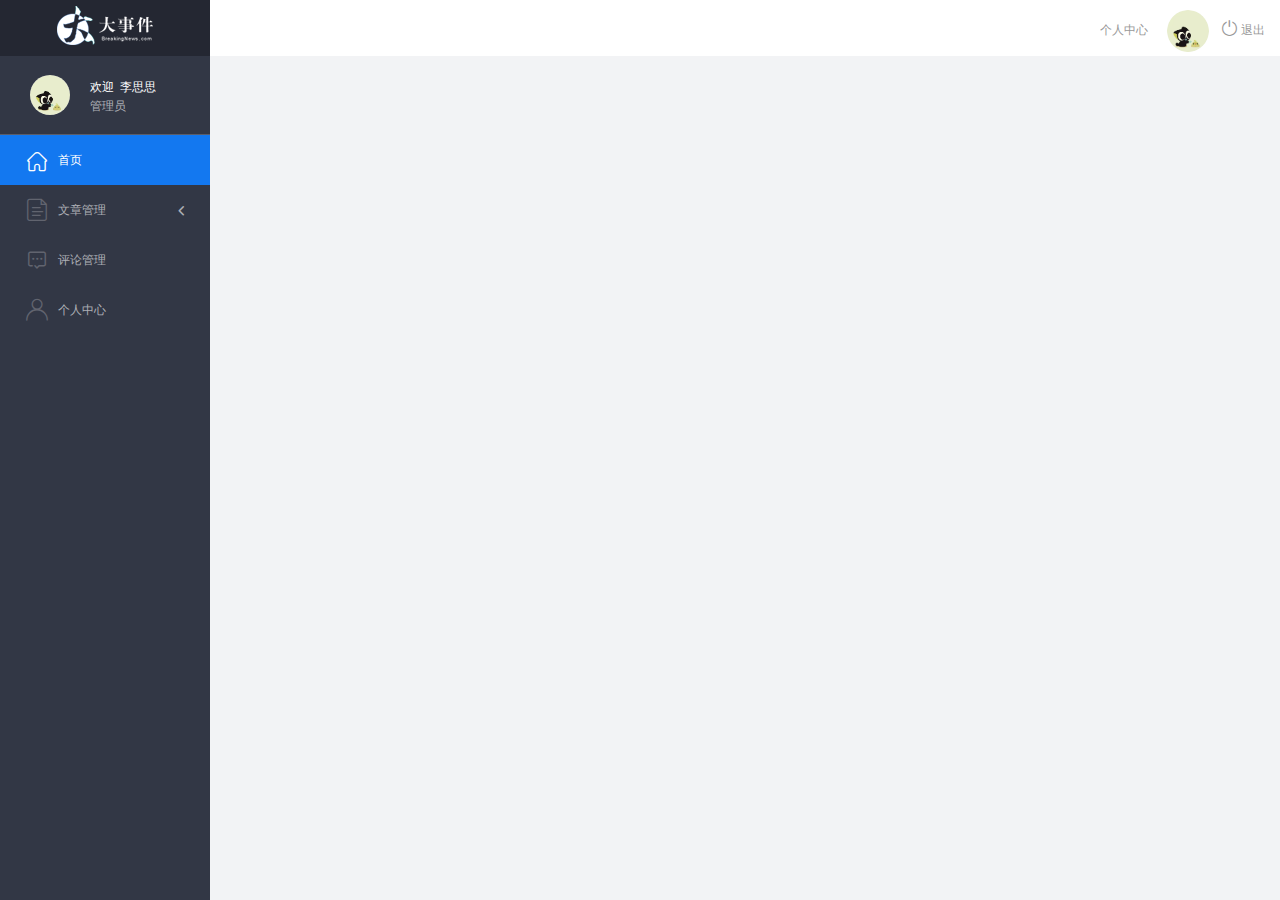
==== admin/index.html @ ca4966bf "静态资源完成" ====
<!DOCTYPE html>
<html lang="en">

<head>
    <meta charset="UTF-8">
    <meta name="viewport" content="width=device-width, initial-scale=1.0">
    <meta http-equiv="X-UA-Compatible" content="ie=edge">
    <title>大事件-后台首页</title>
    <link rel="stylesheet" href="./libs/bootstrap/css/bootstrap.min.css">
    <link rel="stylesheet" href="css/reset.css">
    <link rel="stylesheet" href="css/iconfont.css">
    <link rel="stylesheet" href="css/main.css">
    <script src="./libs/jquery-1.12.4.min.js"></script>
    <!-- 导入bootstrap的js文件 -->
    <script src="./libs/bootstrap/js/bootstrap.min.js"></script>
</head>

<body>
    <div class="sider">
        <a href="#" class="logo"><img src="images/logo02.png" alt="logo"></a>
        <div class="user_info">
            <img src="images/2.jpg" alt="person">
            <span>欢迎&nbsp;&nbsp;李思思</span>
            <b>管理员</b>
        </div>
        <!-- 左侧导航栏 -->
        <div class="menu">
            <div class="level01 active"><a href="#" target="main_frame"><i
                        class="iconfont icon-yidiandiantubiao04"></i><span>首页</span></a></div>
            <div class="level01"><a href="#"><i class="iconfont icon-icon-article"></i><span>文章管理</span><b
                        class="iconfont icon-arrowdownl"></b></a></div>
            <ul class="level02">
                <li><a href="#" target="main_frame"><i class="iconfont icon-previewright"></i><span>文章列表</span></a></li>
                <li><a href="#" target="main_frame"><i class="iconfont icon-previewright"></i><span>发表文章</span></a></li>
                <li><a href="#" target="main_frame"><i class="iconfont icon-previewright"></i><span>文章类别管理</span></a>
                </li>
            </ul>

            <div class="level01"><a href="#" target="main_frame"><i
                        class="iconfont icon-comment"></i><span>评论管理</span></a></div>
            <div class="level01" id="user"><a href="#" target="main_frame"><i
                        class="iconfont icon-user"></i><span>个人中心</span></a></div>
        </div>
        <!-- 顶部栏 -->
        <div class="header_bar">
            <div class="user_center_link">
                <a href="./user.html" target="main_frame">个人中心</a>
                <img src="images/2.jpg" alt="person">
                <a href="javascript:void(0)" class="logout"><i class="iconfont icon-tuichu"></i> 退出</a>
            </div>
        </div>
        <!-- 右侧主体内容 -->
        <div class="main" id="main_body">

        </div>
    </div>
</body>
</html>
---- admin/css/iconfont.css ----
@font-face {font-family: "iconfont";
  src: url('../fonts/iconfont.eot?t=1558003957214'); /* IE9 */
  src: url('../fonts/iconfont.eot?t=1558003957214#iefix') format('embedded-opentype'), /* IE6-IE8 */
  url('[data-uri]') format('woff2'),
  url('../fonts/iconfont.woff?t=1558003957214') format('woff'),
  url('../fonts/iconfont.ttf?t=1558003957214') format('truetype'), /* chrome, firefox, opera, Safari, Android, iOS 4.2+ */
  url('../fonts/iconfont.svg?t=1558003957214#iconfont') format('svg'); /* iOS 4.1- */
}

.iconfont {
  font-family: "iconfont" !important;
  font-size: 16px;
  font-style: normal;
  -webkit-font-smoothing: antialiased;
  -moz-osx-font-smoothing: grayscale;
}

.icon-yidiandiantubiao04:before {
  content: "\e607";
}

.icon-arrowdownl:before {
  content: "\e6a3";
}

.icon-key:before {
  content: "\e68b";
}

.icon-tuichu:before {
  content: "\e622";
}

.icon-previewright:before {
  content: "\e75c";
}

.icon-system:before {
  content: "\e6a6";
}

.icon-icondate:before {
  content: "\e609";
}

.icon-search:before {
  content: "\e656";
}

.icon-system1:before {
  content: "\e608";
}

.icon-user:before {
  content: "\e645";
}

.icon-comment:before {
  content: "\e60a";
}

.icon-icon-article:before {
  content: "\e601";
}
---- admin/css/main.css ----
body{
    font-family:'MicroSoft YaHei';
    background-color: #f2f3f5;
}
.main_wrap{
    position:fixed;
    width:100%;
    height:100%;
    left:0px;
    top:0px;
    background:url('../images/login_bg.jpg'); 
    background-size:100% 100%; 
  }
.header{
    width:1200px;
    overflow: hidden;
    margin:20px auto 0;
}
.heade .logo{
    float: left;
}
.header .copyright{
    float:right;
    font-size:12px;
    color:#fff;
    text-align:right;
    line-height:20px;
    margin-top:10px;
}
.login_form_con{
    position:absolute;
    left:50%;
    top:50%;
    margin-left:-200px;
    margin-top:-155px;
    width:400px;
    height:310px;
    background-color: #edeff0;
}

.login_form{
    position: relative;
}

.login_form .icon-user{
    position:absolute;
    font-size:16px;
    color:#999;
    left:46px;
    top:12px;
}
.login_form .icon-key{
    position:absolute;
    font-size:18px;
    color:#999;
    left:46px;
    top:78px;
}
.login_title{
    height:60px;
    background:url('../images/login_title.png') center center no-repeat #fff;
}
.input_txt,.input_pass,.input_sub{
    display:block;
    width:334px;
    height:37px;
    padding:0px;
    text-indent:40px;
    border:1px solid #ddd;
    margin:27px auto 0;
    outline:none;
}
.input_sub{
    margin-top:40px;
    height:42px;
    background-color: #19b9e7;
    text-indent:0px;
    font-size:18px;
    color:#fff;
    cursor: pointer;
}
.input_sub:hover{
    background-color: #08a0cc;
}

.sider{
    position:fixed;
    left:0;
    top:0;
    bottom:0;
    width:210px;
    background-color: #323745;
}
.sider .logo{
    display:block;
    height:56px;
    background-color: #242732;
    overflow: hidden;
}
.sider .logo img{
    display:block;
    margin:6px auto 0;
}
.user_info{
    height:79px;
    border-bottom:1px solid #5a5e6b;
}

.user_info img{
    float: left;
    width:40px;
    height:40px;
    border-radius:20px;
    margin:19px 0 0 30px;
}
.user_info span{
    float: left;
    width:120px;
    font-size:12px;
    color:#fff;
    margin:23px 0 0 20px;
}
.user_info b{
    float: left;
    width: 120px;
    font-weight:normal;
    font-size:12px;
    color:#adafb5;
    margin:2px 0 0 20px;
}

.menu .level01{
    height:50px;
    line-height:50px;
}
.menu .level01 a{
    display:block;
    height:50px;
    font-size:12px;
    color:#adafb5;
    overflow: hidden;
}
.menu .level01.active a{
    background-color: #1378f0;
    color:#fff;
}
.menu .level01.active i{
    color:#fff;
}

.menu .level01 a:hover{
    background-color: #1378f0;
    color:#fff;
}
.menu .level01 a:hover i{
    color:#fff;
}
.menu .level01 i{
    color:#61646f;
    font-size:22px;
    float: left;
    margin-left:26px;
}
.menu .level01 span{
    float: left;
    margin-left:10px;
}
.menu .level01 b{
    float: right;
    margin-right:20px;
    font-weight:normal;
    transform:rotate(90deg);
    transition:all 500ms ease;
}

.menu .level01 .rotate0{
    transform:rotate(0deg);
}

.menu .level02{
    background: #242732;
    display:none;
}


.menu .level02 li{
    height:40px;
    line-height:40px;
}
.menu .level02 li a{
    display:block;
    height:40px;
    font-size:12px;
    color:#adafb5;
    overflow: hidden;
}

.menu .level02 li a:hover{
    background-color: #1378f0;
    color:#fff;
}

.menu .level02 li i{
    font-size:12px;
    float: left;
    margin-left:60px;
}
.menu .level02 li span{
    font-size:12px;
    float: left;
    margin-left:5px;
}

.menu .level02 .active a{
    color:#ffae00;
}

.header_bar{
    position:fixed;
    left:210px;
    right:0;
    top:0;
    height:56px;
    background-color: #fff;
}

.main{
    position:fixed;
    left:210px;
    top:56px;
    right:0;
    bottom:0;
    background-color: #f2f3f5;
}

.search_form{
    width:218px;
    height:33px;
    border:1px solid #ddd;
    background-color: #f2f3f5;
    border-radius:16px;
    float: left;
    margin:12px 0 0 27px;
}

.search_form input{
    padding:0px;
    margin:0px;
    border:0px;
    float: left;
    background-color: #f2f3f5;
    font-size:12px;
    width:175px;
    height:31px;
    margin-left:12px;
    outline:none;
   
}

.search_form .icon-search{
    line-height:33px;
    cursor: pointer;
    font-size:18px;
    color:#abaebb;
}
.user_center_link{
    float:right;

}
.user_center_link a{
    line-height:56px;
    font-size:12px;
    color:#999;
    margin-right:15px;
}
.user_center_link a:hover{
    color:#ffae00
}

.user_center_link img{
    width:42px;
    height:42px;
    border-radius:32px;
    margin-right:10px;
}

.spannel_list{
    margin-top:20px;
}

.spannel{
	height:100px;
	overflow:hidden;
	text-align:center;
    position:relative;
    background-color: #fff;
    border:1px solid #e7e7e9;
    margin-bottom:20px;
}

.spannel em{
    font-style:normal;
	font-size:50px;
	line-height:50px;
	display:inline-block;
	margin:10px 0 0 20px;
	font-family:'Arial';
	color:#83a2ed;
}

.spannel span{
	font-size:14px;
	display:inline-block;
	color:#83a2ed;
	margin-left:10px;
}

.spannel b{
	position:absolute;
	left:0;
	bottom:0;
	width:100%;
	line-height:24px;
	background:#e5e5e5;
	color:#333;
	font-size:14px;
	font-weight:normal;
}

.scolor01 em,.scolor01 span{
	color:#6ac6e2;
}

.scolor02 em,.scolor02 span{
	color:#5fd9de;
}

.scolor03 em,.scolor03 span{
	color:#58d88e;
}


.gragh_pannel{
    height:350px;
    border:1px solid #e7e7e9;
    background-color: #fff!important; 
    margin-bottom:20px;  
}

.column_pannel{
    margin-bottom:20px;
    height:400px;
    border:1px solid #e7e7e9;
    background-color: #fff!important;   
}

.common_title{
    line-height:42px;
    background-color: #fbfbfb;
    border:1px solid #e7e7e9;
    margin-top:20px;
    text-indent: 15px;
    font-size:14px;
    color:#333;
}

.common_con{
    border:1px solid #e7e7e9;
    border-top:0px;
    background-color: #fff;
    padding-bottom:20px;
    margin-bottom:20px;
}
.opt_btns{
    margin-top:20px;
}

.mp20{
    margin-top:20px;
}

.pagination{   
   margin:0;
}

.article_form{
    margin-top:20px;
}

.form-group{
    margin-bottom:25px;
}

.form-group label{
    font-weight:normal;
    color:#666;
}

.icon-icondate{
    line-height:16px;
}

.user_pic{
    width:100px;
    height:100px;
    margin-bottom:10px;
}

.article_cover{
    width:200px;
    height:200px;
    margin-bottom:10px;
}
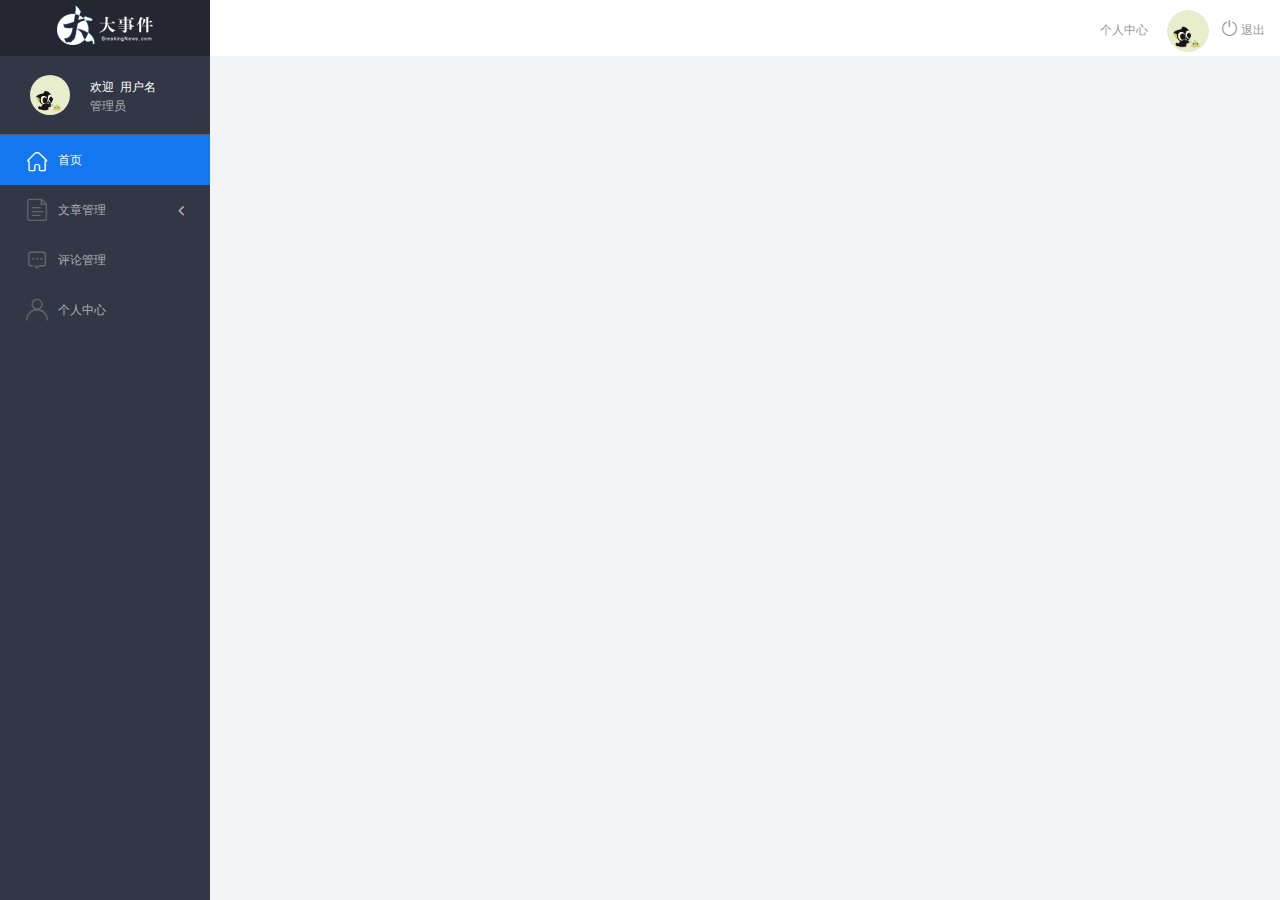
==== commit 8d1e5dd1: "登陆功能和用户信息获取功能完成" ====
--- a/admin/index.html
+++ b/admin/index.html
@@ -20,7 +20,7 @@
         <a href="#" class="logo"><img src="images/logo02.png" alt="logo"></a>
         <div class="user_info">
             <img src="images/2.jpg" alt="person">
-            <span>欢迎&nbsp;&nbsp;李思思</span>
+            <span>欢迎&nbsp;&nbsp;<i>用户名</i></span>
             <b>管理员</b>
         </div>
         <!-- 左侧导航栏 -->
@@ -54,5 +54,42 @@
 
         </div>
     </div>
+
+    <script src="./libs/http.js"></script>
+    <script>
+        $(function(){
+            $.ajax({
+                type:'get',
+                url:window.BigNew.user_info,
+                // headers:{
+                //     Authorization:window.localStorage.getItem('token')
+                // },
+                success:function(backData){
+                    if(backData.code == 200){
+                        $('.user_info > img').attr('src',backData.data.userPic);
+                        $('.user_info > span > i').text(backData.data.nickname);
+                        $('.user_center_link > img').attr('src',backData.data.userPic);
+                    }
+                }
+            });
+            /*原生js发送带token的请求*/
+            // var xhr = new XMLHttpRequest();
+            // xhr.open('get','http://localhost:8080/api/v1/admin/user/info');
+            // xhr.setRequestHeader('Authorization',window.localStorage.getItem('token'));
+            // xhr.onload = function(){
+            //     console.log(xhr.response);
+            // }
+            // xhr.send();
+
+            //退出，给退出按钮设置一个点击事件，清除token,并返回登录页
+            $('.logout').on('click',function(e){
+                e.preventDefault();
+                window.localStorage.removeItem('token');
+                window.location.href='./login.html';
+            });
+        });
+    </script>
+
 </body>
+
 </html>--- a/admin/css/main.css
+++ b/admin/css/main.css
@@ -412,5 +412,7 @@
     margin-bottom:10px;
 }
 
-
-
+i {
+    font-style: normal;
+}
+
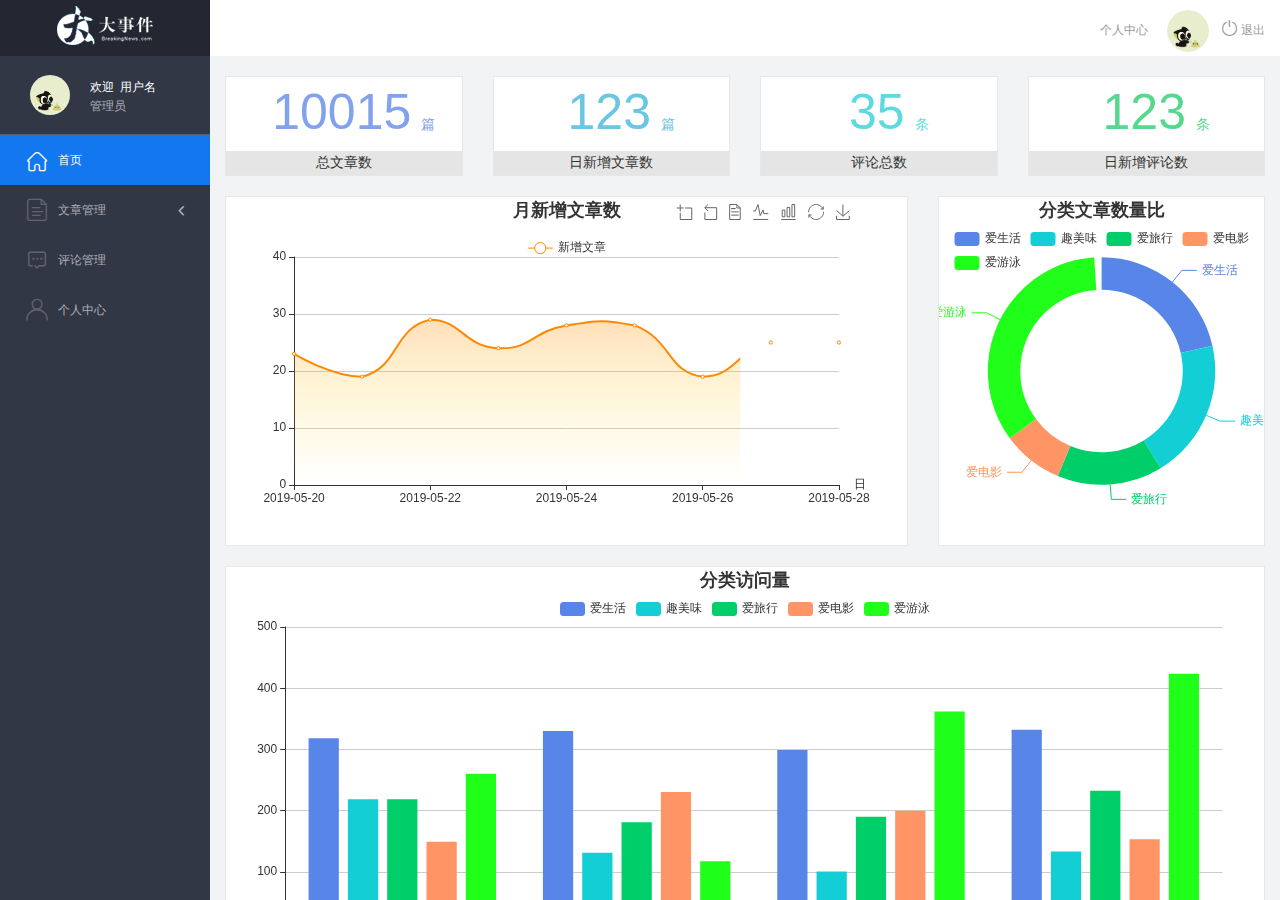
==== commit fa700e73: "左侧导航栏指向功能已完成" ====
--- a/admin/index.html
+++ b/admin/index.html
@@ -30,15 +30,15 @@
             <div class="level01"><a href="#"><i class="iconfont icon-icon-article"></i><span>文章管理</span><b
                         class="iconfont icon-arrowdownl"></b></a></div>
             <ul class="level02">
-                <li><a href="#" target="main_frame"><i class="iconfont icon-previewright"></i><span>文章列表</span></a></li>
-                <li><a href="#" target="main_frame"><i class="iconfont icon-previewright"></i><span>发表文章</span></a></li>
-                <li><a href="#" target="main_frame"><i class="iconfont icon-previewright"></i><span>文章类别管理</span></a>
+                <li><a href="./article_list.html" target="main_frame"><i class="iconfont icon-previewright"></i><span>文章列表</span></a></li>
+                <li><a href="./article_release.html" target="main_frame"><i class="iconfont icon-previewright"></i><span>发表文章</span></a></li>
+                <li><a href="./article_category.html" target="main_frame"><i class="iconfont icon-previewright"></i><span>文章类别管理</span></a>
                 </li>
             </ul>
 
-            <div class="level01"><a href="#" target="main_frame"><i
+            <div class="level01"><a href="./comment_list.html" target="main_frame"><i
                         class="iconfont icon-comment"></i><span>评论管理</span></a></div>
-            <div class="level01" id="user"><a href="#" target="main_frame"><i
+            <div class="level01" id="user"><a href="./user.html" target="main_frame"><i
                         class="iconfont icon-user"></i><span>个人中心</span></a></div>
         </div>
         <!-- 顶部栏 -->
@@ -51,7 +51,7 @@
         </div>
         <!-- 右侧主体内容 -->
         <div class="main" id="main_body">
-
+            <iframe name="main_frame" src="./main_count.html" frameborder="0" style="width: 100%; height: 100%;"></iframe>
         </div>
     </div>
 
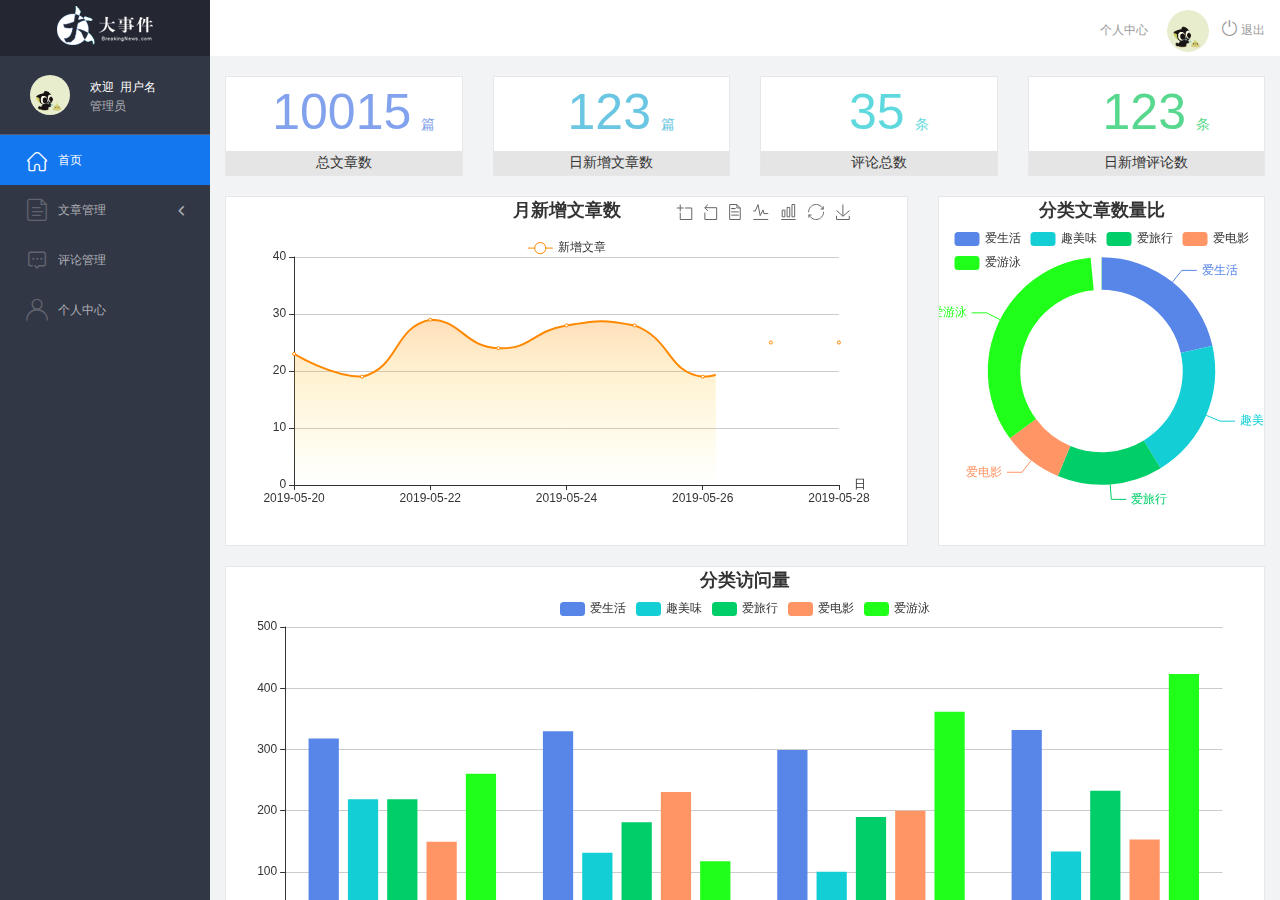
==== commit 16413ead: "导航条的动画效果完成" ====
--- a/admin/index.html
+++ b/admin/index.html
@@ -25,14 +25,17 @@
         </div>
         <!-- 左侧导航栏 -->
         <div class="menu">
-            <div class="level01 active"><a href="#" target="main_frame"><i
+            <div class="level01 active"><a href="main_count.html" target="main_frame"><i
                         class="iconfont icon-yidiandiantubiao04"></i><span>首页</span></a></div>
-            <div class="level01"><a href="#"><i class="iconfont icon-icon-article"></i><span>文章管理</span><b
+            <div class="level01"><a href="javaScript:;"><i class="iconfont icon-icon-article"></i><span>文章管理</span><b
                         class="iconfont icon-arrowdownl"></b></a></div>
             <ul class="level02">
-                <li><a href="./article_list.html" target="main_frame"><i class="iconfont icon-previewright"></i><span>文章列表</span></a></li>
-                <li><a href="./article_release.html" target="main_frame"><i class="iconfont icon-previewright"></i><span>发表文章</span></a></li>
-                <li><a href="./article_category.html" target="main_frame"><i class="iconfont icon-previewright"></i><span>文章类别管理</span></a>
+                <li><a href="./article_list.html" target="main_frame"><i
+                            class="iconfont icon-previewright"></i><span>文章列表</span></a></li>
+                <li><a href="./article_release.html" target="main_frame"><i
+                            class="iconfont icon-previewright"></i><span>发表文章</span></a></li>
+                <li><a href="./article_category.html" target="main_frame"><i
+                            class="iconfont icon-previewright"></i><span>文章类别管理</span></a>
                 </li>
             </ul>
 
@@ -51,24 +54,25 @@
         </div>
         <!-- 右侧主体内容 -->
         <div class="main" id="main_body">
-            <iframe name="main_frame" src="./main_count.html" frameborder="0" style="width: 100%; height: 100%;"></iframe>
+            <iframe name="main_frame" src="./main_count.html" frameborder="0"
+                style="width: 100%; height: 100%;"></iframe>
         </div>
     </div>
 
     <script src="./libs/http.js"></script>
     <script>
-        $(function(){
+        $(function () {
             $.ajax({
-                type:'get',
-                url:window.BigNew.user_info,
+                type: 'get',
+                url: window.BigNew.user_info,
                 // headers:{
                 //     Authorization:window.localStorage.getItem('token')
                 // },
-                success:function(backData){
-                    if(backData.code == 200){
-                        $('.user_info > img').attr('src',backData.data.userPic);
+                success: function (backData) {
+                    if (backData.code == 200) {
+                        $('.user_info > img').attr('src', backData.data.userPic);
                         $('.user_info > span > i').text(backData.data.nickname);
-                        $('.user_center_link > img').attr('src',backData.data.userPic);
+                        $('.user_center_link > img').attr('src', backData.data.userPic);
                     }
                 }
             });
@@ -82,10 +86,34 @@
             // xhr.send();
 
             //退出，给退出按钮设置一个点击事件，清除token,并返回登录页
-            $('.logout').on('click',function(e){
+            $('.logout').on('click', function (e) {
                 e.preventDefault();
                 window.localStorage.removeItem('token');
-                window.location.href='./login.html';
+                window.location.href = './login.html';
+            });
+
+            // console.log($('.level01 '));
+            
+            //点击每一个导航栏的时候切换背景色
+            $('.level01 ').on('click',function(e){
+                // console.log($(this));
+                $(this).addClass('active').siblings('div').removeClass('active');
+                 //小三角旋转
+                 $(this).find('b').toggleClass('rotate0');
+               
+                if($(this).next().hasClass('level02')){
+                    //点击第二个导航条的时候，显示隐藏的ul
+                    $(this).next().slideToggle(500);
+                    //显示出来之后默认触发ul中的第一个li
+                    $('.level02 > li > a')[0].click();
+                   
+                }else{
+                    $('.level02 > li').removeClass('active');
+                }
+            });
+            //点击文章列表里的选项的时候，切换背景色
+            $('.level02 > li').on('click',function(){
+                $(this).addClass('active').siblings('li').removeClass('active');
             });
         });
     </script>
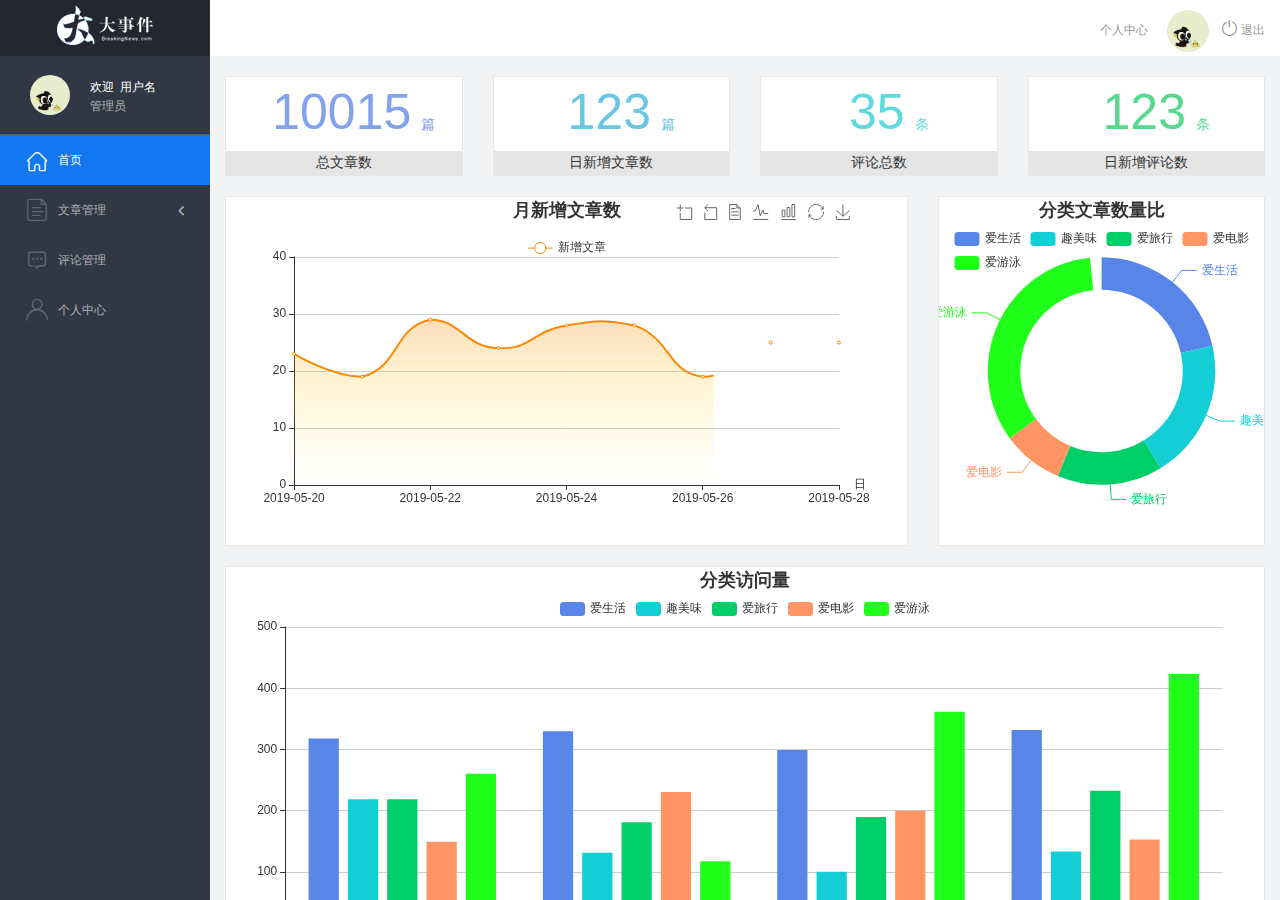
==== commit 7380e4d4: "网页三层分离" ====
--- a/admin/index.html
+++ b/admin/index.html
@@ -58,66 +58,9 @@
                 style="width: 100%; height: 100%;"></iframe>
         </div>
     </div>
-
+    
     <script src="./libs/http.js"></script>
-    <script>
-        $(function () {
-            $.ajax({
-                type: 'get',
-                url: window.BigNew.user_info,
-                // headers:{
-                //     Authorization:window.localStorage.getItem('token')
-                // },
-                success: function (backData) {
-                    if (backData.code == 200) {
-                        $('.user_info > img').attr('src', backData.data.userPic);
-                        $('.user_info > span > i').text(backData.data.nickname);
-                        $('.user_center_link > img').attr('src', backData.data.userPic);
-                    }
-                }
-            });
-            /*原生js发送带token的请求*/
-            // var xhr = new XMLHttpRequest();
-            // xhr.open('get','http://localhost:8080/api/v1/admin/user/info');
-            // xhr.setRequestHeader('Authorization',window.localStorage.getItem('token'));
-            // xhr.onload = function(){
-            //     console.log(xhr.response);
-            // }
-            // xhr.send();
-
-            //退出，给退出按钮设置一个点击事件，清除token,并返回登录页
-            $('.logout').on('click', function (e) {
-                e.preventDefault();
-                window.localStorage.removeItem('token');
-                window.location.href = './login.html';
-            });
-
-            // console.log($('.level01 '));
-            
-            //点击每一个导航栏的时候切换背景色
-            $('.level01 ').on('click',function(e){
-                // console.log($(this));
-                $(this).addClass('active').siblings('div').removeClass('active');
-                 //小三角旋转
-                 $(this).find('b').toggleClass('rotate0');
-               
-                if($(this).next().hasClass('level02')){
-                    //点击第二个导航条的时候，显示隐藏的ul
-                    $(this).next().slideToggle(500);
-                    //显示出来之后默认触发ul中的第一个li
-                    $('.level02 > li > a')[0].click();
-                   
-                }else{
-                    $('.level02 > li').removeClass('active');
-                }
-            });
-            //点击文章列表里的选项的时候，切换背景色
-            $('.level02 > li').on('click',function(){
-                $(this).addClass('active').siblings('li').removeClass('active');
-            });
-        });
-    </script>
-
+    <script src="./js/index.js"></script>
 </body>
 
 </html>